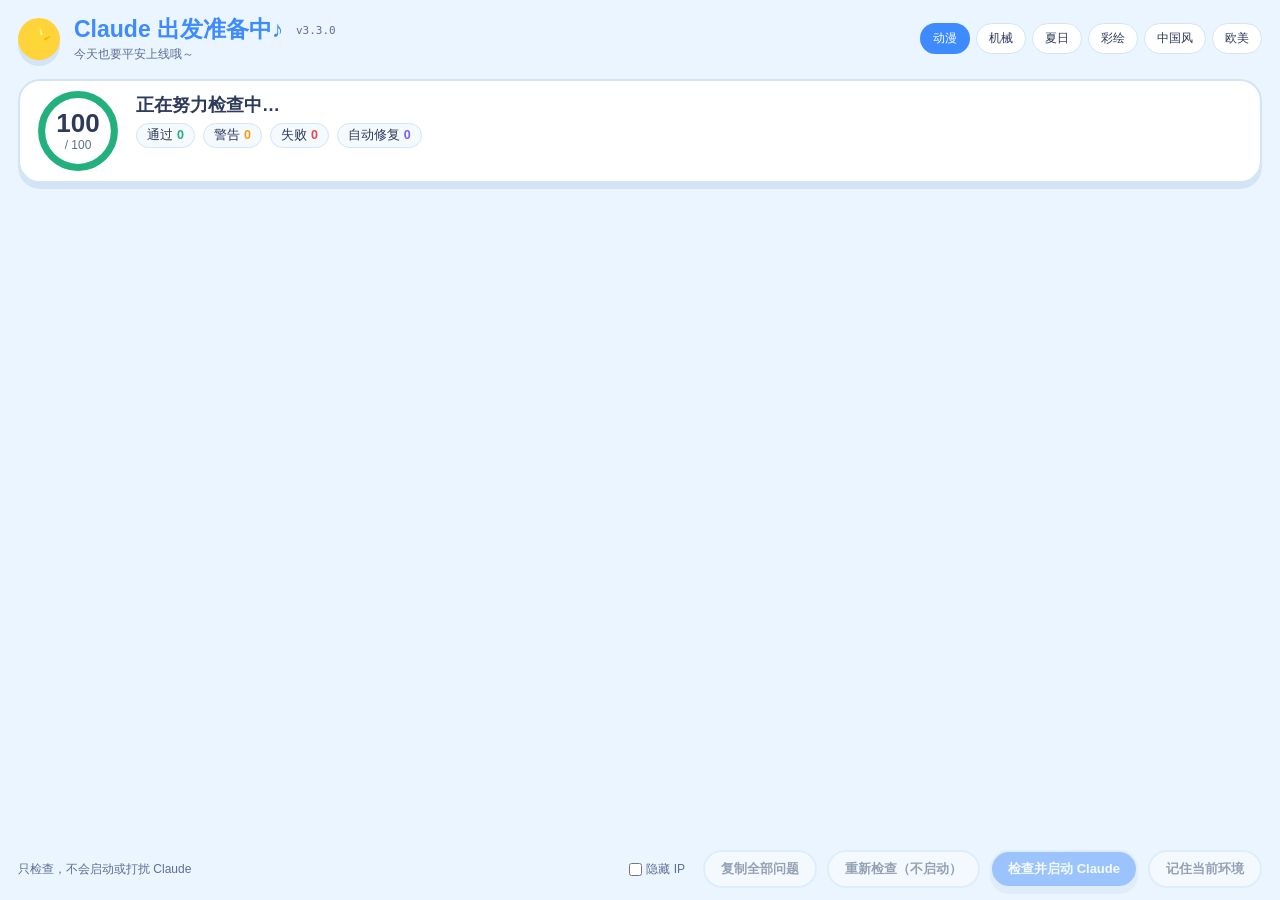
==== claude-panel.html @ 3e6e8e3e "v3.3.0: envFixEnabled/envFixKeep; -FixEnv asks y/N (-Yes skips); confirm lists show names and action" ====
<!doctype html>
<html lang="zh-CN"><head><meta charset="utf-8"><title>Claude 安全启动</title>
<style>
*{box-sizing:border-box;margin:0;padding:0}
html,body{height:100%}
body{font-family:var(--font);color:var(--text);background:var(--bg);overflow:hidden;transition:color .4s}
.deco{position:fixed;inset:0;pointer-events:none;z-index:0;overflow:hidden}
.p{position:absolute;bottom:-40px;opacity:.75;animation:floatUp linear infinite}
@keyframes floatUp{0%{transform:translateY(0) rotate(0)}100%{transform:translateY(-115vh) rotate(360deg)}}
.app{position:relative;z-index:1;height:100vh;display:flex;flex-direction:column;padding:12px 16px 10px;gap:8px}
header{display:flex;align-items:center;justify-content:space-between;gap:16px;padding-bottom:10px;border-bottom:var(--hline,0)}
.brand{display:flex;align-items:center;gap:14px;min-width:0}
.logo{width:42px;height:42px;flex:none;display:grid;place-items:center;font-size:22px;border-radius:var(--radius);background:var(--accent);color:var(--on-accent);box-shadow:var(--shadow);font-family:var(--title-font)}
h1{font-family:var(--title-font);font-size:22px;letter-spacing:var(--title-ls,0);white-space:nowrap}
.ver{font-family:ui-monospace,Consolas,monospace;font-size:11px;font-weight:500;color:var(--muted);margin-left:6px;letter-spacing:0;vertical-align:middle}
.sub{color:var(--muted);font-size:13px;margin-top:3px}
.themes{display:flex;gap:6px;flex-wrap:wrap;justify-content:flex-end;max-width:420px}
.themes button{font-family:"Microsoft YaHei UI","PingFang SC","Hiragino Sans GB",sans-serif;font-size:12px;padding:6px 12px;border-radius:999px;border:1px solid var(--line);background:var(--panel);color:var(--text);cursor:pointer;transition:all .2s}
.themes button:hover{transform:translateY(-1px)}
.themes button.on{background:var(--accent);color:var(--on-accent);border-color:transparent}
.hero{display:flex;gap:18px;align-items:center;padding:10px 16px;background:var(--panel);border:var(--border);border-radius:var(--radius);box-shadow:var(--shadow);backdrop-filter:blur(8px);flex:none}
.ring{position:relative;width:96px;height:96px;flex:none}
.ring svg{width:100%;height:100%;transform:rotate(-90deg)}
.ring.running svg{animation:spin 1.1s linear infinite}
@keyframes spin{to{transform:rotate(270deg)}}
.ring circle{fill:none;stroke-width:10}
.track{stroke:var(--line)}
.bar{stroke:var(--accent);stroke-linecap:round;stroke-dasharray:326.7;stroke-dashoffset:326.7;transition:stroke-dashoffset 1s ease,stroke .4s}
.ring.running .bar{stroke-dashoffset:250}
.score{position:absolute;inset:0;display:flex;flex-direction:column;align-items:center;justify-content:center}
.score b{font-family:var(--title-font);font-size:32px;line-height:1}
.score span{font-size:12px;color:var(--muted);margin-top:2px}
.summary{flex:1;min-width:0}
.state{font-family:var(--title-font);font-size:18px;margin-bottom:6px;letter-spacing:var(--title-ls,0)}
.chips{display:flex;gap:8px;flex-wrap:wrap}
.chip{font-size:13px;padding:5px 12px;border-radius:999px;background:var(--chip-bg,var(--panel));border:1px solid var(--line)}
.chip b{margin-left:4px}
.chip.pass b{color:var(--pass)}.chip.warn b{color:var(--warn)}.chip.fail b{color:var(--fail)}.chip.fix b{color:var(--fix)}
.events{margin-top:10px;font-size:13px;color:var(--muted);min-height:18px}
main{flex:1;overflow:auto;display:grid;grid-template-columns:repeat(auto-fill,minmax(300px,1fr));gap:8px;align-content:start;padding:2px 4px 4px 2px;min-height:0}
main::-webkit-scrollbar{width:8px}main::-webkit-scrollbar-thumb{background:var(--line);border-radius:8px}
.card{background:var(--panel);border:var(--border);border-radius:var(--radius);box-shadow:var(--shadow);padding:8px 10px;animation:pop .45s ease both}
.card h3{font-family:var(--title-font);font-size:13px;display:flex;align-items:center;gap:7px;margin-bottom:4px;letter-spacing:var(--h3-ls,0)}
.idx{min-width:26px;height:26px;padding:0 6px;display:grid;place-items:center;border-radius:var(--idx-radius,50%);background:var(--accent);color:var(--on-accent);font-size:13px}
.cst{margin-left:auto;font-size:12px;font-family:var(--font);padding:2px 9px;border-radius:999px;color:#fff;background:var(--muted)}
.cst.pass{background:var(--pass)}.cst.warn{background:var(--warn)}.cst.fail{background:var(--fail)}.cst.fix{background:var(--fix)}
.row{display:flex;gap:8px;align-items:flex-start;font-size:12px;padding:3px 0;border-top:1px dashed var(--line);animation:fade .35s ease both}
.row:nth-child(2){border-top:0}
.tag{flex:none;font-size:11px;padding:2px 8px;border-radius:var(--tag-radius,6px);color:#fff;background:var(--muted);margin-top:1px}
.row.pass .tag{background:var(--pass)}.row.warn .tag{background:var(--warn)}.row.fail .tag{background:var(--fail)}.row.fix .tag{background:var(--fix)}
.row.fail .txt{color:var(--fail);font-weight:600}.row.info .txt,.row.note .txt{color:var(--muted)}
.txt{word-break:break-all;line-height:1.55}
footer{display:flex;gap:10px;justify-content:flex-end;align-items:center}
footer .hint{margin-right:auto;font-size:12px;color:var(--muted)}
.btn{font:inherit;font-size:13px;padding:8px 14px;border-radius:var(--radius);border:var(--border);background:var(--panel);color:var(--text);cursor:pointer;transition:transform .15s,box-shadow .15s}
.btn:hover{transform:translateY(-2px)}
.btn.primary{background:var(--accent);color:var(--on-accent);box-shadow:var(--shadow)}
.btn:disabled{opacity:.45;cursor:default;transform:none}
.btn-sm{padding:2px 8px;font-size:11px;line-height:1.25}
.card-actions{display:flex;gap:6px;flex-wrap:wrap;margin-top:4px;align-items:center}
.row .btn-copy{margin-left:auto;flex:none;padding:1px 7px;font-size:11px}
footer .tog{display:inline-flex;align-items:center;gap:4px;font-size:12px;margin-right:8px;color:var(--muted);user-select:none;cursor:pointer;font-family:"Microsoft YaHei UI","Microsoft YaHei",sans-serif}
footer .tog input{margin:0;accent-color:var(--accent)}
.noanim *{animation:none!important}
@keyframes pop{from{opacity:0;transform:translateY(12px) scale(.98)}}
@keyframes fade{from{opacity:0;transform:translateX(-6px)}}

/* 动漫风 */
body[data-theme=anime]{--bg:#eaf5ff;--panel:#ffffff;--text:#2d3a5a;--muted:#7b8db0;--accent:#3d8bff;--on-accent:#fff;--line:#d3e4f7;--chip-bg:#f5faff;--pass:#22b07d;--warn:#f59e0b;--fail:#e5484d;--fix:#7c5cff;--radius:22px;--font:"YouYuan","Microsoft YaHei UI",sans-serif;--title-font:"YouYuan","Microsoft YaHei UI",sans-serif;--border:2px solid #d3e4f7;--shadow:0 6px 0 #d3e4f7}
body[data-theme=anime] h1{color:#3d8bff}
body[data-theme=anime] .logo{background:#ffd43b;color:#2d3a5a}
body[data-theme=anime] .btn.primary{background:#3d8bff}

/* 机械风 */
body[data-theme=mech]{--bg:#0c1117;--panel:rgba(18,26,36,.88);--text:#d6e4ee;--muted:#6f8597;--accent:#ff8a00;--on-accent:#111;--line:#2a3b4c;--chip-bg:#0f161e;--pass:#00d6a8;--warn:#ffb000;--fail:#ff3b4e;--fix:#3fa9ff;--radius:3px;--idx-radius:2px;--tag-radius:2px;--font:"Bahnschrift","Consolas","Microsoft YaHei UI",sans-serif;--title-font:"Bahnschrift","Microsoft YaHei UI",sans-serif;--title-ls:2px;--h3-ls:1px;--border:1px solid #30465a;--shadow:0 0 0 1px rgba(255,138,0,.12),0 0 22px rgba(0,214,168,.07);--hline:1px solid #30465a}
body[data-theme=mech] .card,body[data-theme=mech] .hero{clip-path:polygon(14px 0,100% 0,100% calc(100% - 14px),calc(100% - 14px) 100%,0 100%,0 14px);border-left:3px solid #ff8a00}
body[data-theme=mech] .deco::before{content:"";position:absolute;inset:0;background:url("data:image/svg+xml,%3Csvg xmlns='http://www.w3.org/2000/svg' width='28' height='28'%3E%3Cpath d='M28 0H0M0 0V28' stroke='%2300ffdc' stroke-opacity='.08' stroke-width='1' fill='none'/%3E%3C/svg%3E") 0 0/28px 28px}
body[data-theme=mech] .deco::after{content:"";position:absolute;inset:0;background:url("data:image/svg+xml,%3Csvg xmlns='http://www.w3.org/2000/svg' width='4' height='4'%3E%3Crect y='0' width='4' height='1' fill='%23ffffff' fill-opacity='.04'/%3E%3C/svg%3E") 0 0/4px 4px;animation:scan 8s linear infinite}
@keyframes scan{to{background-position:0 300px}}
body[data-theme=mech] .tag,body[data-theme=mech] .cst{color:#0b0f14;font-weight:700}
body[data-theme=mech] .score b{color:#ff8a00;text-shadow:0 0 12px rgba(255,138,0,.5)}

/* 夏日风 */
body[data-theme=summer]{--bg:#bfe8ff;--panel:rgba(255,255,255,.8);--text:#0b4a6f;--muted:#5a90ad;--accent:#ffb627;--on-accent:#5a3200;--line:#cfe9f6;--chip-bg:#fff;--pass:#18b98a;--warn:#ff9416;--fail:#e5484d;--fix:#118ab2;--radius:16px;--font:"Microsoft YaHei UI",sans-serif;--title-font:"Segoe UI Black","Microsoft YaHei UI",sans-serif;--border:1px solid rgba(255,255,255,.95);--shadow:0 10px 30px rgba(17,138,178,.18)}
body[data-theme=summer] .deco::before{content:"";position:absolute;right:-50px;top:-50px;width:190px;height:190px;border-radius:50%;background:#ffd23f;animation:glow 4s ease-in-out infinite alternate}
@keyframes glow{to{transform:scale(1.08)}}
body[data-theme=summer] .deco::after{content:"";position:absolute;left:0;right:0;bottom:0;height:120px;background:url("data:image/svg+xml,%3Csvg xmlns='http://www.w3.org/2000/svg' viewBox='0 0 1200 120' preserveAspectRatio='none'%3E%3Cpath d='M0 60 Q150 20 300 60 T600 60 T900 60 T1200 60 V120 H0Z' fill='%2366c7f4' fill-opacity='.45'/%3E%3Cpath d='M0 80 Q150 45 300 80 T600 80 T900 80 T1200 80 V120 H0Z' fill='%23ffffff' fill-opacity='.55'/%3E%3C/svg%3E") 0 0/100% 100%}

/* 彩绘风 */
body[data-theme=painted]{--bg:#fbf7ef;--panel:rgba(255,255,255,.62);--text:#3b3a4a;--muted:#8a8597;--accent:#7b61ff;--on-accent:#fff;--line:#e2dccd;--chip-bg:rgba(255,255,255,.8);--pass:#3fb37f;--warn:#f0a03a;--fail:#e5484d;--fix:#4d9de0;--radius:255px 15px 225px 15px/15px 225px 15px 255px;--idx-radius:50% 40% 55% 45%;--tag-radius:10px 4px 12px 5px;--font:"KaiTi","Microsoft YaHei UI",sans-serif;--title-font:"STXingkai","KaiTi","Microsoft YaHei UI",sans-serif;--border:2px solid #3b3a4a;--shadow:4px 5px 0 rgba(59,58,74,.18)}
body[data-theme=painted] .deco{background:url("data:image/svg+xml,%3Csvg xmlns='http://www.w3.org/2000/svg' viewBox='0 0 1000 800' preserveAspectRatio='none'%3E%3Cpath d='M60 140 C120 60 260 80 280 170 C300 260 170 300 110 260 C50 220 20 190 60 140Z' fill='%23ffcf70' fill-opacity='.45'/%3E%3Cpath d='M760 60 C860 30 960 110 930 190 C900 270 780 250 740 190 C700 130 700 80 760 60Z' fill='%239bd0ff' fill-opacity='.45'/%3E%3Cpath d='M680 600 C760 540 900 580 900 660 C900 740 760 770 700 730 C640 690 620 650 680 600Z' fill='%23b5e6a3' fill-opacity='.45'/%3E%3Cpath d='M80 620 C140 570 260 590 270 670 C280 750 150 770 100 730 C50 690 40 660 80 620Z' fill='%23c7b8ff' fill-opacity='.45'/%3E%3C/svg%3E") 0 0/100% 100%}
body[data-theme=painted] .card:nth-child(odd){transform:rotate(-.4deg)}body[data-theme=painted] .card:nth-child(even){transform:rotate(.4deg)}
body[data-theme=painted] .btn.primary{background:#7b61ff}
body[data-theme=painted] h1{font-size:30px}

/* 中国风 */
body[data-theme=chinese]{--bg:#f2ead6;--panel:rgba(252,248,238,.92);--text:#2b2118;--muted:#8c7b66;--accent:#b22222;--on-accent:#fff6e6;--line:#d8c7a4;--chip-bg:#fbf6ea;--pass:#2e7d5b;--warn:#c98a1b;--fail:#b22222;--fix:#2f5d8a;--radius:2px;--idx-radius:2px;--tag-radius:2px;--font:"KaiTi","STKaiti","Microsoft YaHei UI",serif;--title-font:"STXingkai","KaiTi","STKaiti",serif;--title-ls:4px;--h3-ls:2px;--border:1px solid #c8b48c;--shadow:0 0 0 4px rgba(252,248,238,.95),0 0 0 5px #c8b48c,0 6px 18px rgba(80,50,20,.12);--hline:1px solid #c8b48c}
body[data-theme=chinese] .logo{font-size:30px;box-shadow:inset 0 0 0 3px #b22222,inset 0 0 0 5px #fff6e6;transform:rotate(-4deg)}
body[data-theme=chinese] .deco::after{content:"安";position:absolute;right:4%;bottom:-6%;font-family:"STXingkai","KaiTi",serif;font-size:420px;color:rgba(43,33,24,.05)}
body[data-theme=chinese] h1{font-size:30px}
body[data-theme=chinese] .card,body[data-theme=chinese] .hero{margin:5px}
body[data-theme=chinese] .chip,body[data-theme=chinese] .cst{border-radius:2px}

/* 欧美风 */
body[data-theme=western]{--bg:#f4efe4;--panel:#fffdf8;--text:#1d2a44;--muted:#6b7385;--accent:#1d2a44;--on-accent:#f3e2b8;--line:#e5ddcb;--chip-bg:#fffdf8;--pass:#2f7d4f;--warn:#b7791f;--fail:#b3261e;--fix:#2b5c9e;--radius:6px;--idx-radius:3px;--font:"Segoe UI","Microsoft YaHei UI",sans-serif;--title-font:Georgia,"Times New Roman","SimSun",serif;--h3-ls:.5px;--border:1px solid #e5ddcb;--shadow:0 1px 2px rgba(0,0,0,.04),0 10px 26px rgba(29,42,68,.08);--hline:2px solid #c9a227}
body[data-theme=western] h1{font-size:30px;font-style:italic}
body[data-theme=western] .logo{color:#c9a227}
body[data-theme=western] .card h3{text-transform:uppercase;font-size:14px}
body[data-theme=western] .score b{font-style:italic}
/* 紧凑一屏布局 */
.app{padding:14px 18px 12px;gap:10px}
header{padding-bottom:6px}
.logo{width:42px;height:42px;font-size:22px}
h1,body[data-theme=painted] h1,body[data-theme=chinese] h1,body[data-theme=western] h1{font-size:23px}
.sub{font-size:12px;margin-top:1px}
.hero{padding:8px 16px;gap:16px}
.ring{width:84px;height:84px}
.ring.running svg{animation:none}
.score b{font-size:26px}
.state{font-size:18px;margin-bottom:6px}
.chip{font-size:12px;padding:3px 10px}
.events{margin-top:6px;font-size:12px;min-height:16px}
main{grid-template-columns:repeat(3,minmax(0,1fr));gap:8px;overflow:hidden auto;align-content:start}
.card{padding:7px 10px;min-width:0;max-height:100%;overflow:hidden}
.card h3{font-size:12.5px;margin-bottom:2px;gap:6px}
.card .row{padding:2px 0}
.card .row.info .txt,.card .row.note .txt,.card .row.pass .txt{white-space:nowrap;overflow:hidden;text-overflow:ellipsis}
.card h3 span:nth-child(2){white-space:nowrap;overflow:hidden;text-overflow:ellipsis;min-width:0}
.idx{min-width:22px;height:22px;font-size:11px;flex:none}
.cst{font-size:11px;padding:1px 7px;flex:none}
.row{font-size:12px;padding:3px 0;gap:7px}
.tag{font-size:10px;padding:1px 6px}
.txt{flex:1;min-width:0;white-space:nowrap;overflow:hidden;text-overflow:ellipsis;line-height:1.45}
.row.fail .txt,.row.warn .txt,.row.fix .txt{white-space:normal}
.card.r-fail{order:-2;border-color:var(--fail);box-shadow:0 0 0 2px var(--fail)}
.card.r-warn{order:-1;border-color:var(--warn);box-shadow:0 0 0 2px var(--warn)}
.btn{padding:8px 16px;font-size:13px}
.score b{transition:color .3s}
.score.drop b{animation:drop .5s ease}
@keyframes drop{30%{transform:scale(1.25);color:var(--fail)}}
/* 字体清晰度优化：正文统一用微软雅黑，装饰字体只用于大标题 */
body{--font:"Microsoft YaHei UI","Microsoft YaHei","PingFang SC","Hiragino Sans GB","Segoe UI",sans-serif!important;text-rendering:optimizeLegibility}
.card h3{font-family:"Microsoft YaHei UI","Microsoft YaHei","PingFang SC","Hiragino Sans GB",sans-serif;font-weight:700;font-size:13.5px}
.row{font-size:13px}
.tag{font-size:11px;font-weight:700}
.chip{font-size:12.5px}
.cst{font-weight:700}
.row.warn .tag,.cst.warn{color:#2a1a00}
.row.info .txt,.row.note .txt{opacity:1}
.btn{font-family:"Microsoft YaHei UI","Microsoft YaHei","PingFang SC","Hiragino Sans GB",sans-serif;font-weight:600}
.state{font-weight:700}
body[data-theme=anime]{--muted:#5d6f92;--title-font:"YouYuan","Microsoft YaHei UI",sans-serif}
body[data-theme=anime] h1,body[data-theme=anime] .state,body[data-theme=anime] .score b{font-weight:900}
body[data-theme=mech]{--muted:#9db0c0;--text:#e8f1f7;--panel:rgba(18,26,36,.96);--title-font:"Bahnschrift","Microsoft YaHei UI",sans-serif}
body[data-theme=mech] .card h3{font-family:"Bahnschrift","Microsoft YaHei UI",sans-serif}
body[data-theme=summer]{--muted:#2f6684;--text:#073b5a;--panel:rgba(255,255,255,.94);--title-font:"Segoe UI","Microsoft YaHei UI",sans-serif}
body[data-theme=summer] h1{font-weight:900}
body[data-theme=painted]{--muted:#57526a;--text:#2b2a38;--panel:rgba(255,255,255,.9);--title-font:"KaiTi","STKaiti","Microsoft YaHei UI",serif}
body[data-theme=painted] h1,body[data-theme=painted] .state{font-weight:700}
body[data-theme=chinese]{--muted:#6a5842;--text:#21180f;--title-font:"KaiTi","STKaiti","Microsoft YaHei UI",serif}
body[data-theme=chinese] h1,body[data-theme=chinese] .state,body[data-theme=chinese] .logo{font-weight:700}
body[data-theme=chinese] .deco::after{font-family:"KaiTi",serif}
body[data-theme=western]{--muted:#4c5567;--title-font:Georgia,"Microsoft YaHei UI",serif}
</style></head>
<body data-theme="anime">
<div class="deco" id="deco"></div>
<div class="app">
  <header>
    <div class="brand"><div class="logo" id="logo">✦</div><div><h1 id="title"><span id="titleText">Claude 安全启动</span> <span class="ver">v3.3.0</span> <span id="testModeBadge" style="display:none;margin-left:8px;padding:2px 8px;border-radius:4px;font-size:12px;font-weight:700;vertical-align:middle;background:#1a5f7a;color:#fff;border:1px solid #0d3d4d">测试模式</span></h1><p class="sub" id="sub"></p></div></div>
    <div class="themes" id="themes"></div>
  </header>
  <section class="hero">
    <div class="ring" id="ring"><svg viewBox="0 0 120 120"><circle class="track" cx="60" cy="60" r="52"/><circle class="bar" id="bar" cx="60" cy="60" r="52"/></svg><div class="score"><b id="score">--</b><span>/ 100</span></div></div>
    <div class="summary">
      <div class="state" id="state"></div>
      <div class="chips">
        <span class="chip pass">通过<b id="cpass">0</b></span><span class="chip warn">警告<b id="cwarn">0</b></span>
        <span class="chip fail">失败<b id="cfail">0</b></span><span class="chip fix">自动修复<b id="cfix">0</b></span>
      </div>
      <div class="events" id="events"></div>
    </div>
  </section>
  <main id="groups"></main>
  <footer>
    <span class="hint" id="hint"></span>
    <label class="tog" title="勾选后问题说明里的出口 IP / WebRTC IP 也会脱敏"><input type="checkbox" id="hideIp">隐藏 IP</label>
    <button class="btn" id="bCopyAll" disabled>复制全部问题</button>
    <button class="btn" id="bCheck">重新检查（不启动）</button>
    <button class="btn primary" id="bLaunch">检查并启动 Claude</button>
    <button class="btn" id="bLearn">记住当前环境</button>
  </footer>
</div>
<script>
const T={
 anime:{name:'动漫',title:'Claude 出发准备中♪',sub:'今天也要平安上线哦～',logo:'⭐',p:['✨','⭐','☁️','🌙','💫'],s:{idle:'准备好了吗？',run:'正在努力检查中…',ok:'完美！可以出发啦 ✨',warn:'有点小问题，看看再走～',fail:'等一下！有必须修的问题 >_<'}},
 mech:{name:'机械',title:'CLAUDE // PRE-FLIGHT',sub:'SYSTEM DIAGNOSTICS · 启动前系统自检',logo:'⚙',p:['⚙','◆','⚙'],s:{idle:'STANDBY',run:'SCANNING…',ok:'ALL SYSTEMS GO',warn:'WARNINGS DETECTED',fail:'LAUNCH ABORTED'}},
 summer:{name:'夏日',title:'Claude 夏日出航',sub:'清爽出发 · 一路畅通',logo:'☀️',p:['🫧','🐚','🍉','🌴','🫧'],s:{idle:'整装待发',run:'正在检查航线…',ok:'风平浪静，随时出发 🌊',warn:'有点小风浪，留意一下',fail:'暂时不宜出航'}},
 painted:{name:'彩绘',title:'Claude 启程画册',sub:'为每一次出发上色',logo:'🎨',p:['🖌️','🌈','🎨','💧'],s:{idle:'画布已备好',run:'正在调色…',ok:'色彩完美，可以出发',warn:'还差几笔',fail:'这幅画需要修改'}},
 chinese:{name:'中国风',title:'Claude 安全启程',sub:'启程之前 · 一一勘验',logo:'安',p:['❀','☁','❀'],s:{idle:'静候勘验',run:'勘验中…',ok:'诸事皆宜 · 可以启程',warn:'尚有小疵 · 酌情处置',fail:'不宜出行 · 须先修正'}},
 western:{name:'欧美',title:'Claude Pre-flight',sub:'Ready for takeoff · 启动前检查',logo:'✈',p:[],s:{idle:'Standing by',run:'Running checks…',ok:'Cleared for takeoff',warn:'Proceed with caution',fail:'Hold — action required'}}
};
const CN=['壹','贰','叁','肆','伍','陆','柒','捌','玖','拾','拾壹','拾贰','拾叁','拾肆'];
const LV={'通过':'pass','警告':'warn','失败':'fail','修复':'fix','信息':'info','提示':'note'};
const RANK={fail:4,warn:3,fix:2,pass:1,info:0,note:0};
const CSL_TOKEN='__CSL_TOKEN__';
const CSL_TESTMODE=('__CSL_TESTMODE__'==='1');
const CSL_USERPROFILE='__CSL_USERPROFILE__';
const CSL_COMPUTERNAME='__CSL_COMPUTERNAME__';
const CSL_ISSUE_CLOSE='请只给出建议，确认后再修改；不要修改 Claude Code 自身依赖的环境变量。';
const CSL_ISSUE_IP='本说明包含你的出口 IP，粘贴前请确认';
if(CSL_TESTMODE){const b=document.getElementById('testModeBadge');if(b)b.style.display='inline-block';}
function apiHeaders(isPost){const h={'X-CSL-Token':CSL_TOKEN};if(isPost)h['Content-Type']='application/json';return h}
async function api(method,url,body){const opt={method,headers:apiHeaders(method==='POST')};if(body!==undefined)opt.body=JSON.stringify(body);const r=await fetch(url,opt);let j=null;try{j=await r.json()}catch(e){j={ok:false,error:'bad response '+r.status}}if(r.status===403){j=j||{};j.ok=false;j.error=j.error||'forbidden';}return j}

const CST={pass:'通过',warn:'警告',fail:'失败',fix:'已修复'};
const $=id=>document.getElementById(id);
let theme='__THEME__'; if(!T[theme]) theme='anime';
let st, next=0, busy=false;
function reset(){st={groups:[],cur:null,score:null,cnt:{pass:0,warn:0,fail:0,fix:0},events:[],phase:'idle',live:100};$('groups').innerHTML='';$('events').textContent='';setScore(null);count();const ca=$('bCopyAll');if(ca)ca.disabled=true}
function esc(s){return s.replace(/[&<>]/g,c=>({'&':'&amp;','<':'&lt;','>':'&gt;'}[c]))}
function idxLabel(n){return theme==='chinese'?(CN[n-1]||n):theme==='mech'?('0'+n).slice(-2):n}
function count(){for(const k in st.cnt)$('c'+k).textContent=st.cnt[k]}
function setState(){$('state').textContent=T[theme].s[st.phase]; $('ring').classList.toggle('running',st.phase==='run')}
function setScore(s){const bar=$('bar');if(s==null){$('score').textContent='--';bar.style.strokeDashoffset=326.7;return}
 $('score').textContent=s;bar.style.strokeDashoffset=326.7*(1-s/100);bar.style.stroke=s>=90?'var(--pass)':s>=70?'var(--warn)':'var(--fail)'}
function addCard(g){const el=document.createElement('div');el.className='card';
 el.innerHTML=`<h3><span class="idx">${idxLabel(g.n)}</span><span>${esc(g.name)}</span><span class="cst"></span></h3><div class="card-actions" hidden></div>`;g.el=el;$('groups').appendChild(el);g.rows.forEach(r=>addRow(g,r));cardStatus(g)}
function hideIpOn(){const el=$('hideIp');return !!(el&&el.checked)}
function isPrivateOrFakeIp(ip){if(!ip)return true;if(/^127\./.test(ip)||/^10\./.test(ip)||/^192\.168\./.test(ip)||/^172\.(1[6-9]|2\d|3[0-1])\./.test(ip)||/^198\.18\./.test(ip)||/^::1$/i.test(ip)||/^fe80:/i.test(ip))return true;return false}
function textHasExitIp(s){if(!s)return false;let found=false;String(s).replace(/\b(?:(?:25[0-5]|2[0-4]\d|[01]?\d\d?)\.){3}(?:25[0-5]|2[0-4]\d|[01]?\d\d?)\b/g,ip=>{if(!isPrivateOrFakeIp(ip))found=true;return ip});return found}
function looksSecret(s){return /controllerSecret|X-CSL-Token|Authorization:\s*Bearer|api[_-]?key|auth[_-]?token|sk-[a-zA-Z0-9]{8,}|Bearer\s+[A-Za-z0-9\-_\.]{16,}/i.test(s||'')}
function protectIssueValue(v,hide){if(v==null||v==='')return '(空)';let s=String(v);if(looksSecret(s)){return s.length<=4?s.charAt(0)+'****':s.slice(0,4)+'****'}
  if(CSL_USERPROFILE&&CSL_USERPROFILE!=='__CSL_USERPROFILE__'){const re=new RegExp(CSL_USERPROFILE.replace(/[.*+?^${}()|[\]\\]/g,'\\$&'),'ig');s=s.replace(re,'%USERPROFILE%')}
  s=s.replace(/([A-Za-z]:\\Users\\)[^\\\/\s"']+/ig,'%USERPROFILE%');
  s=s.replace(/(\/Users\/)[^\/\s"']+/g,'%USERPROFILE%');
  if(CSL_COMPUTERNAME&&CSL_COMPUTERNAME!=='__CSL_COMPUTERNAME__'){const re=new RegExp(CSL_COMPUTERNAME.replace(/[.*+?^${}()|[\]\\]/g,'\\$&'),'ig');s=s.replace(re,'<PC>')}
  s=s.replace(/https?:\/\/[^\s'"<>]+(?:subscribe|sub\?|\/sub\/|proxy-provider|providers?\/|clash|verge)[^\s'"<>]*/ig,'<订阅链接>');
  s=s.replace(/https?:\/\/[^\s'"<>]*(?:token|password|key)=[^\s'"<>]+/ig,'<订阅链接>');
  s=s.replace(/\b(?!(?:anthropic|claude|ipify|ipinfo|proxycheck|ip-api|googleapis|cloudflare|stun)\b)[a-z0-9][a-z0-9\-.]{2,}\.(?:com|net|org|io|cc|me|xyz|top|dev)(?::\d{2,5})?\b/ig,'<节点>');
  s=s.replace(/\b(?:(?:25[0-5]|2[0-4]\d|[01]?\d\d?)\.){3}(?:25[0-5]|2[0-4]\d|[01]?\d\d?)\b/g,ip=>isPrivateOrFakeIp(ip)?ip:(hide?'<出口IP>':ip));
  s=s.replace(/\b[0-9a-f]{64}\b/ig,'<令牌>');
  return s}
function issueMeta(group,text){const g=group||'';const t=text||'';
  let expected='该项应通过（与记住的环境一致、无失败/警告）';let recheck='powershell -NoProfile -ExecutionPolicy Bypass -File .\\claude-preflight.ps1 -NoLaunch -NoPause';
  if(/Clash|TUN/.test(g))expected='Clash Verge 已运行，代理内核 (mihomo) 运行中，TUN（虚拟网卡）已启用';
  else if(/时区/.test(g))expected='系统时区与记住的出口地区时区一致，且未开启会改回的自动时区';
  else if(/节点/.test(g))expected='Claude 策略组（及锁定的主组）使用记住的节点';
  else if(/出口 IP|三方/.test(g))expected='本机实测 IP、Claude 边缘 IP 与记住的 expectedIp 一致，且不在封锁地区';
  else if(/IP 风险/.test(g))expected='出口 IP 风险分低于失败阈值，且未被标记为机房/代理（或仅作提示）';
  else if(/DNS/.test(g))expected='api.anthropic.com 解析到 Clash fake-ip（198.18.0.0/15）';
  else if(/IPv6/.test(g))expected='无公网 IPv6 出口（避免绕过代理）';
  else if(/连通性|api\.anthropic/.test(g))expected='api.anthropic.com 可连通（405/401/404 视为正常，非地区 403）';
  else if(/环境变量/.test(g))expected='用户级无第三方中转 ANTHROPIC_*（等）变量；代理变量按需配置';
  else if(/残留/.test(g))expected='Claude 配置与 npm 全局目录无第三方接口残留/切换脚本（或已确认可忽略）';
  else if(/浏览器/.test(g)){expected='WebRTC 公网 IP 与出口一致；浏览器时区/语言与出口地区一致；webdriver 未开启';recheck='从面板运行「重新检查（不启动）」（命令行无法做 WebRTC 实时采集）'}
  else if(/其他/.test(g))expected='系统语言合理，Claude 桌面版与 CLI 已安装';
  return{problem:t||'检查未通过',expected,recheck,group:g}}
function formatIssue(group,lvl,text,hide,skipNotice){const meta=issueMeta(group,text);const hideIp=!!hide;const current=protectIssueValue(text,hideIp);const problem=protectIssueValue(meta.problem,hideIp);const expected=protectIssueValue(meta.expected,hideIp);
  const title=meta.group?('['+lvl+'] '+(meta.group.replace(/^\d+\.\s*/,''))):('['+lvl+']');
  const lines=[];const hasIp=textHasExitIp(text);
  if(hasIp&&!hideIp&&!skipNotice){lines.push(CSL_ISSUE_IP);lines.push('')}
  lines.push('问题: '+(meta.group?(title+' — '+problem):problem));
  lines.push('当前状态: '+current);
  lines.push('期望状态: '+expected);
  lines.push('复查命令: '+meta.recheck);
  lines.push(CSL_ISSUE_CLOSE);
  return lines.join('\r\n')}
function collectIssueItems(){const out=[];(st.groups||[]).forEach(g=>{(g.rows||[]).forEach(r=>{if(r.cls==='fail'||r.cls==='warn')out.push({group:g.name,lvl:r.lvl,text:r.text,cls:r.cls})})});return out}
function formatIssuePack(hide){const items=collectIssueItems();if(!items.length)return'(当前没有失败或警告项)';
  const hideIp=!!hide;let anyIp=items.some(i=>textHasExitIp(i.text));const parts=[];
  if(anyIp&&!hideIp){parts.push(CSL_ISSUE_IP);parts.push('')}
  items.forEach((it,i)=>{parts.push('---- 问题 '+(i+1)+' ----');parts.push(formatIssue(it.group,it.lvl,it.text,hideIp,true));parts.push('')});
  return parts.join('\r\n').replace(/\s+$/,'')+'\r\n'}
async function copyText(s){try{if(navigator.clipboard&&navigator.clipboard.writeText){await navigator.clipboard.writeText(s);return true}}catch(e){}
  try{const ta=document.createElement('textarea');ta.value=s;ta.style.cssText='position:fixed;left:-9999px;top:0';document.body.appendChild(ta);ta.select();const ok=document.execCommand('copy');ta.remove();return ok}catch(e){return false}}
async function copyOneIssue(g,r){const t=formatIssue(g.name,r.lvl,r.text,hideIpOn(),false);const ok=await copyText(t);$('hint').textContent=ok?'已复制本项问题说明':'复制失败，请手动全选';}
async function copyAllIssues(){const t=formatIssuePack(hideIpOn());const ok=await copyText(t);$('hint').textContent=ok?'已复制全部问题说明':'复制失败，请手动全选'}
function isEnvGroup(g){return /环境变量/.test(g.name||'')}
function isFixableEnvFail(g,r){return isEnvGroup(g)&&r.cls==='fail'&&/用户级/.test(r.text)}
function isUnfixableIssue(g,r){return (r.cls==='fail'||r.cls==='warn')&&!isFixableEnvFail(g,r)}
function addRow(g,r){const d=document.createElement('div');d.className='row '+r.cls;d.innerHTML=`<span class="tag">${r.lvl}</span><span class="txt">${esc(r.text)}</span>`;d.title=r.text;
  if(isUnfixableIssue(g,r)){const b=document.createElement('button');b.type='button';b.className='btn btn-sm btn-copy';b.textContent='复制问题说明';b.onclick=e=>{e.stopPropagation();copyOneIssue(g,r)};d.appendChild(b)}
  g.el.appendChild(d)}
function cardStatus(g){let w='info';g.rows.forEach(r=>{if(RANK[r.cls]>RANK[w])w=r.cls});const c=g.el.querySelector('.cst');c.className='cst '+w;c.textContent=CST[w]||'信息';c.style.display=CST[w]?'':'none';g.el.classList.toggle('r-fail',w==='fail');g.el.classList.toggle('r-warn',w==='warn');
 if(isEnvGroup(g)){updateEnvActions(g,w)}}
function updateEnvActions(g,w){const box=g.el.querySelector('.card-actions');if(!box)return;
 const hasUserFail=g.rows.some(r=>r.cls==='fail'&&/用户级/.test(r.text));
 box.innerHTML='';
 if(hasUserFail){const b=document.createElement('button');b.className='btn primary btn-sm';b.textContent='修复';b.onclick=()=>envFixApply(g);box.appendChild(b)}
 const u=document.createElement('button');u.className='btn btn-sm';u.textContent='撤销上次修复';u.onclick=()=>envFixUndo(g);box.appendChild(u);
 box.hidden=false}
async function envFixApply(g){try{
  const planRes=await api('POST','/api/envfix',{action:'plan'});
  if(!planRes.ok){alert(planRes.error||'无法预览修复');return}
  const rows=(planRes.plan||[]).filter(p=>p.action==='remove');
  const skips=(planRes.plan||[]).filter(p=>p.action==='skip-admin');
  const keeps=(planRes.plan||[]).filter(p=>p.action==='keep');
  if(!rows.length){alert('没有可清除的用户级变量'+(keeps.length?'（'+keeps.map(p=>p.name).join('、')+' 在 envFixKeep 中保留）':'')+(skips.length?'\n仅 Machine 级的变量需要管理员手动处理':''));return}
  let msg='将执行以下操作（只列变量名，不显示值）：\n';
  rows.forEach(p=>{msg+='  · 删除用户级 '+p.name+'\n'});
  keeps.forEach(p=>{msg+='  · 保留 '+p.name+'（envFixKeep）\n'});
  skips.forEach(p=>{msg+='  · '+p.name+' 仅 Machine 级：需要管理员手动处理\n'});
  msg+='\n新开的终端才会生效。\n确认修复？';
  if(!confirm(msg))return;
  const r=await api('POST','/api/envfix',{action:'apply'});
  if(!r.ok){alert(r.error||'修复失败');return}
  alert('已修复'+(r.id?('（备份 '+r.id+'）'):'')+'。'+(r.hint||'新开的终端才会生效')+'\n将自动重新检查。');
  run(false,false);
 }catch(e){alert('修复请求失败: '+e)}}
function undoConflictDialog(conflicts){
  return new Promise(resolve=>{
    const wrap=document.createElement('div');
    wrap.style.cssText='position:fixed;inset:0;z-index:9999;background:rgba(0,0,0,.4);display:flex;align-items:center;justify-content:center;padding:12px';
    const box=document.createElement('div');
    box.style.cssText='background:var(--panel,#fff);color:var(--text,#222);border:1px solid var(--line,#ccc);border-radius:8px;max-width:560px;width:100%;max-height:78vh;display:flex;flex-direction:column;padding:14px 16px;font-family:"Microsoft YaHei UI","Microsoft YaHei",sans-serif;font-size:13px';
    const head=document.createElement('div');
    head.innerHTML='<div style="font-weight:700;font-size:15px;margin-bottom:4px">撤销冲突</div><div style="color:var(--muted,#666);margin-bottom:8px;font-size:12px">每项默认跳过。可逐项改选覆盖，或用全部按钮。确认后才会改系统；取消不改。</div>';
    const list=document.createElement('div');
    list.style.cssText='flex:1;overflow:auto;min-height:0;margin-bottom:10px;border-top:1px solid var(--line,#ddd)';
    const radios=[];
    conflicts.forEach((c,idx)=>{
      const row=document.createElement('div');
      row.style.cssText='padding:6px 0;border-bottom:1px dashed var(--line,#ddd);display:flex;gap:10px;align-items:flex-start;flex-wrap:wrap';
      const info=document.createElement('div');
      info.style.cssText='flex:1;min-width:180px;line-height:1.45';
      info.innerHTML='<b>'+esc(c.name||'')+'</b><br><span style="color:var(--muted,#666)">当前='+esc(c.currentMasked||'')+'　修复后应为='+esc(c.expectedMasked||'')+'　撤销将恢复为='+esc(c.restoreMasked||'')+'</span>';
      const ctl=document.createElement('div');
      ctl.style.cssText='flex:none;display:flex;gap:8px;align-items:center;font-size:12px';
      const g='csl-ud-'+idx;
      const mk=(val,label,checked)=>{
        const lab=document.createElement('label');
        lab.style.cssText='cursor:pointer;display:inline-flex;align-items:center;gap:3px;user-select:none';
        const inp=document.createElement('input');
        inp.type='radio';inp.name=g;inp.value=val;inp.checked=!!checked;
        lab.appendChild(inp);lab.appendChild(document.createTextNode(label));
        ctl.appendChild(lab);return inp;
      };
      const rSkip=mk('skip','跳过',true);
      const rOver=mk('overwrite','覆盖',false);
      radios.push({name:c.name, get:()=>rOver.checked?'overwrite':'skip', set:(v)=>{if(v==='overwrite')rOver.checked=true;else rSkip.checked=true}});
      row.appendChild(info);row.appendChild(ctl);list.appendChild(row);
    });
    const foot=document.createElement('div');
    foot.style.cssText='display:flex;gap:8px;justify-content:flex-end;flex-wrap:wrap;align-items:center';
    const mkBtn=(txt,primary,fn)=>{const b=document.createElement('button');b.type='button';b.className='btn'+(primary?' primary':'');b.textContent=txt;b.onclick=fn;foot.appendChild(b);return b};
    mkBtn('全部跳过',false,()=>radios.forEach(r=>r.set('skip')));
    mkBtn('全部覆盖',false,()=>radios.forEach(r=>r.set('overwrite')));
    mkBtn('取消',false,()=>{wrap.remove();resolve({cancel:true})});
    mkBtn('确认',true,()=>{
      const decisions={};
      radios.forEach(r=>{decisions[r.name]=r.get()});
      wrap.remove();
      resolve({cancel:false, defaultConflictDecision:'skip', decisions});
    });
    box.appendChild(head);box.appendChild(list);box.appendChild(foot);
    wrap.appendChild(box);document.body.appendChild(wrap);
  });
}
async function envFixUndo(g){try{
  const list=await api('POST','/api/envfix',{action:'list'});
  const items=(list.items||[]).filter(i=>!i.undone);
  if(!items.length){alert('没有可撤销的修复');return}
  const latest=items[0];
  const plan=await api('POST','/api/envfix',{action:'undo-plan',id:latest.id});
  if(!plan.ok){alert(plan.error||'无法预览撤销');return}
  let defaultConflictDecision='skip';
  let decisions={};
  const confs=plan.conflicts||[];
  if(confs.length){
    const choice=await undoConflictDialog(confs);
    if(!choice||choice.cancel)return; // 取消=不改系统
    defaultConflictDecision=choice.defaultConflictDecision||'skip';
    decisions=choice.decisions||{};
  } else {
    let msg='撤销修复 '+latest.id+(latest.ts?('（'+latest.ts+'）'):'')+'？\n';
    (plan.pending||[]).forEach(v=>{msg+='  · 恢复 '+v.name+'\n'});
    msg+='\n新开的终端才会生效。';
    if(!confirm(msg))return;
  }
  const r=await api('POST','/api/envfix',{action:'undo-apply',id:latest.id,defaultConflictDecision,decisions});
  if(!r.ok && !(r.skipped&&r.skipped.length)){alert(r.error||'撤销失败');return}
  let done='已撤销。';
  if(r.skipped&&r.skipped.length) done='已撤销（跳过冲突 '+r.skipped.length+' 项，exitCode='+(r.exitCode||3)+'）。';
  alert(done+(r.hint||'新开的终端才会生效'));
  run(false,false);
 }catch(e){alert('撤销请求失败: '+e)}}
function handle(line){line=line.replace(/^\uFEFF/,'').replace(/\s+$/,'');if(!line)return;let m;
 if(m=line.match(/^== (?:(\d+)\.\s*)?(.+)$/)){const g={n:st.groups.length+1,name:m[2],rows:[]};st.groups.push(g);st.cur=g;addCard(g);g.el.scrollIntoView({block:'nearest'});return}
 if(m=line.match(/^\s+\[(通过|信息|修复|提示|警告|失败)\]\s*(.*)$/)){const r={lvl:m[1],cls:LV[m[1]],text:m[2]};
  if(!st.cur){const g={n:st.groups.length+1,name:'其他',rows:[]};st.groups.push(g);st.cur=g;addCard(g)}
  st.cur.rows.push(r);addRow(st.cur,r);cardStatus(st.cur);if(r.cls==='fail'||r.cls==='warn'){st.live=Math.max(0,st.live-(r.cls==='fail'?25:8));setScore(st.live);const sc=document.querySelector('.score');sc.classList.remove('drop');void sc.offsetWidth;sc.classList.add('drop')}if(st.cnt[r.cls]!=null){st.cnt[r.cls]++;count()}return}
 if(m=line.match(/一致性评分:\s*(\d+)/)){st.score=+m[1];return}
 if(/正在启动 Claude|切换到前台|已启动后台监控|未启动 Claude|NoLaunch/.test(line)){st.events.push(line.trim());$('events').textContent=st.events.join('　·　')}
}
function finish(){busy=false;setBusy(false);st.phase=st.cnt.fail?'fail':st.cnt.warn?'warn':'ok';setState();
 setScore(st.score!=null?st.score:Math.max(0,100-st.cnt.fail*25-st.cnt.warn*8));
 $('hint').textContent='检查完成 '+new Date().toLocaleTimeString('zh-CN',{hour12:false});
 const ca=$('bCopyAll');if(ca)ca.disabled=!(st.cnt.fail||st.cnt.warn)}
function setBusy(b){$('bCheck').disabled=b;$('bLaunch').disabled=b;$('bLearn').disabled=b;const ca=$('bCopyAll');if(ca&&b)ca.disabled=true}
function parseIce(cand){const c=cand&&cand.candidate;if(!c)return null;const p=c.split(' ');if(p.length<8)return null;const ip=p[4];const ti=p.indexOf('typ');if(ti<0)return null;return{ip,typ:p[ti+1]}}
function gatherWebRTC(timeoutMs){return new Promise(resolve=>{const out={srflx:[],host:[],ipv6:[]};let done=false;const fin=()=>{if(done)return;done=true;try{pc.close()}catch(e){}out.srflx=[...new Set(out.srflx)];out.host=[...new Set(out.host)];out.ipv6=[...new Set(out.ipv6)];resolve(out)};const to=setTimeout(fin,timeoutMs||4000);let pc;try{pc=new RTCPeerConnection({iceServers:[{urls:'stun:stun.l.google.com:19302'},{urls:'stun:stun.cloudflare.com:3478'}]});pc.createDataChannel('csl');pc.onicecandidate=e=>{if(!e.candidate){clearTimeout(to);fin();return}const x=parseIce(e.candidate);if(!x||!x.ip)return;const v6=x.ip.includes(':')&&!x.ip.includes('.');if(x.typ==='srflx'||x.typ==='relay'){if(v6)out.ipv6.push(x.ip);else out.srflx.push(x.ip)}else if(x.typ==='host')out.host.push(x.ip)};pc.createOffer().then(o=>pc.setLocalDescription(o)).catch(()=>{clearTimeout(to);fin()})}catch(e){clearTimeout(to);fin()}})}
async function collectBrowser(){const out={ts:new Date().toISOString(),webrtc:{srflx:[],host:[],ipv6:[]},timezone:'',tzOffsetMin:new Date().getTimezoneOffset(),language:navigator.language||'',languages:[...(navigator.languages||[])],webdriver:!!navigator.webdriver};try{out.timezone=Intl.DateTimeFormat().resolvedOptions().timeZone||''}catch(e){}try{out.webrtc=await gatherWebRTC(4000)}catch(e){}try{await api('POST','/api/browser',out)}catch(e){}return out}
async function run(launch,relearn){if(busy)return;
 if(launch){try{const r=await api('GET','/api/claude');if(r.running&&!confirm('Claude 已经在运行。继续只会检查并把它切到前台，不会重启它。继续吗？'))return}catch(e){}}
 busy=true;setBusy(true);reset();st.phase='run';setState();setScore(100);$('hint').textContent='正在采集浏览器环境（WebRTC）…';
 await collectBrowser();
 $('hint').textContent=launch?'检查通过后会启动 Claude':'只检查，不会启动或打扰 Claude';
 await api('POST','/api/run?launch='+(launch?1:0)+'&relearn='+(relearn?1:0),{});next=0;poll()}
async function poll(){try{const r=await api('GET','/api/poll?from='+next);if(typeof r.next==='number'){(r.lines||[]).forEach(handle);next=r.next;if(r.done){finish();return}}}catch(e){}setTimeout(poll,350)}
function particles(){const d=$('deco');d.querySelectorAll('.p').forEach(e=>e.remove());const ps=T[theme].p;if(!ps.length)return;
 for(let i=0;i<14;i++){const s=document.createElement('span');s.className='p';s.textContent=ps[i%ps.length];
  s.style.left=Math.random()*100+'%';s.style.fontSize=(14+Math.random()*18)+'px';s.style.animationDuration=(14+Math.random()*16)+'s';s.style.animationDelay=(-Math.random()*25)+'s';
  if(theme==='chinese'){s.style.color=i%2?'rgba(178,34,34,.35)':'rgba(43,33,24,.18)'}if(theme==='mech'){s.style.color='rgba(0,214,168,.18)'}d.appendChild(s)}}
function applyTheme(t,save){theme=t;document.body.dataset.theme=t;const th=T[t];$('titleText').textContent=th.title;$('sub').textContent=th.sub;$('logo').textContent=th.logo;document.title=th.title;
 [...$('themes').children].forEach(b=>b.classList.toggle('on',b.dataset.t===t));particles();setState();
 const m=$('groups');m.classList.add('noanim');m.innerHTML='';st.groups.forEach(addCard);setTimeout(()=>m.classList.remove('noanim'),50);
 if(save)api('POST','/api/theme?t='+t,{}).catch(()=>{})}
for(const k in T){const b=document.createElement('button');b.textContent=T[k].name;b.dataset.t=k;b.onclick=()=>applyTheme(k,true);$('themes').appendChild(b)}
$('bCheck').onclick=()=>run(false);$('bLaunch').onclick=()=>run(true);$('bLearn').onclick=()=>{if(confirm('把当前的出口 IP、Clash 节点和时区记为正确环境？以后发生变化会提醒并自动切回。'))run(false,true)};{const bl=$('bLog');if(bl)bl.onclick=()=>api('POST','/api/log',{});}
{const ca=$('bCopyAll');if(ca)ca.onclick=()=>copyAllIssues()}
setInterval(()=>api('GET','/api/ping').catch(()=>{}),5000);
reset();applyTheme(theme,false);run(false);
</script></body></html>
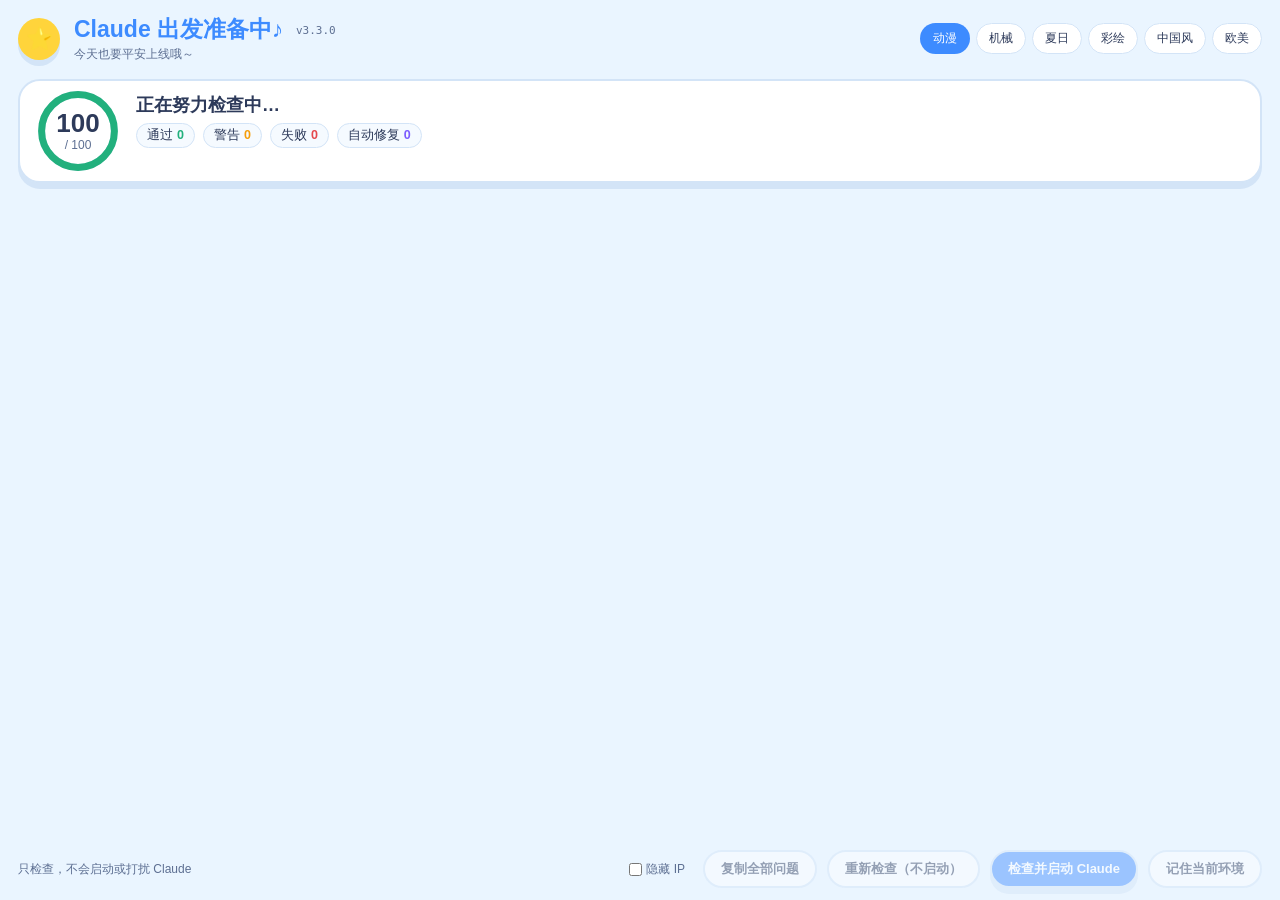
==== commit 828a1fcb: "envfix: -ListFixes, undo conflicts and fix/undo results show names and actions only, no masked value" ====
--- a/claude-panel.html
+++ b/claude-panel.html
@@ -131,7 +131,9 @@
 .row{font-size:12px;padding:3px 0;gap:7px}
 .tag{font-size:10px;padding:1px 6px}
 .txt{flex:1;min-width:0;white-space:nowrap;overflow:hidden;text-overflow:ellipsis;line-height:1.45}
-.row.fail .txt,.row.warn .txt,.row.fix .txt{white-space:normal}
+.row.fail .txt,.row.warn .txt,.row.fix .txt{white-space:normal;overflow-wrap:anywhere}
+/* v3.3.0: 第 9 组（环境变量）每行都完整换行显示，长 PATH 类值不再被截断 */
+.card.env .row .txt{white-space:normal;overflow-wrap:anywhere;text-overflow:clip}
 .card.r-fail{order:-2;border-color:var(--fail);box-shadow:0 0 0 2px var(--fail)}
 .card.r-warn{order:-1;border-color:var(--warn);box-shadow:0 0 0 2px var(--warn)}
 .btn{padding:8px 16px;font-size:13px}
@@ -147,6 +149,12 @@
 .cst{font-weight:700}
 .row.warn .tag,.cst.warn{color:#2a1a00}
 .row.info .txt,.row.note .txt{opacity:1}
+.row.more .tag{background:var(--muted)}
+.row.more .txt{color:var(--muted);white-space:nowrap;overflow:hidden;text-overflow:ellipsis;cursor:help}
+.row[hidden]{display:none!important}
+.row.more.has-fail .tag{background:var(--fail)}
+.row.more.has-fail .txt{color:var(--fail);font-weight:600}
+#groups>.card{max-height:none}
 .btn{font-family:"Microsoft YaHei UI","Microsoft YaHei","PingFang SC","Hiragino Sans GB",sans-serif;font-weight:600}
 .state{font-weight:700}
 body[data-theme=anime]{--muted:#5d6f92;--title-font:"YouYuan","Microsoft YaHei UI",sans-serif}
@@ -223,7 +231,7 @@
 function setState(){$('state').textContent=T[theme].s[st.phase]; $('ring').classList.toggle('running',st.phase==='run')}
 function setScore(s){const bar=$('bar');if(s==null){$('score').textContent='--';bar.style.strokeDashoffset=326.7;return}
  $('score').textContent=s;bar.style.strokeDashoffset=326.7*(1-s/100);bar.style.stroke=s>=90?'var(--pass)':s>=70?'var(--warn)':'var(--fail)'}
-function addCard(g){const el=document.createElement('div');el.className='card';
+function addCard(g){const el=document.createElement('div');el.className='card'+(isEnvGroup(g)?' env':'');
  el.innerHTML=`<h3><span class="idx">${idxLabel(g.n)}</span><span>${esc(g.name)}</span><span class="cst"></span></h3><div class="card-actions" hidden></div>`;g.el=el;$('groups').appendChild(el);g.rows.forEach(r=>addRow(g,r));cardStatus(g)}
 function hideIpOn(){const el=$('hideIp');return !!(el&&el.checked)}
 function isPrivateOrFakeIp(ip){if(!ip)return true;if(/^127\./.test(ip)||/^10\./.test(ip)||/^192\.168\./.test(ip)||/^172\.(1[6-9]|2\d|3[0-1])\./.test(ip)||/^198\.18\./.test(ip)||/^::1$/i.test(ip)||/^fe80:/i.test(ip))return true;return false}
@@ -280,8 +288,30 @@
 function isUnfixableIssue(g,r){return (r.cls==='fail'||r.cls==='warn')&&!isFixableEnvFail(g,r)}
 function addRow(g,r){const d=document.createElement('div');d.className='row '+r.cls;d.innerHTML=`<span class="tag">${r.lvl}</span><span class="txt">${esc(r.text)}</span>`;d.title=r.text;
   if(isUnfixableIssue(g,r)){const b=document.createElement('button');b.type='button';b.className='btn btn-sm btn-copy';b.textContent='复制问题说明';b.onclick=e=>{e.stopPropagation();copyOneIssue(g,r)};d.appendChild(b)}
-  g.el.appendChild(d)}
-function cardStatus(g){let w='info';g.rows.forEach(r=>{if(RANK[r.cls]>RANK[w])w=r.cls});const c=g.el.querySelector('.cst');c.className='cst '+w;c.textContent=CST[w]||'信息';c.style.display=CST[w]?'':'none';g.el.classList.toggle('r-fail',w==='fail');g.el.classList.toggle('r-warn',w==='warn');
+  g.el.appendChild(d);fitCard(g)}
+// v3.3.0: a card never silently clips rows. If rows overflow the card, fold the least important
+// ones (pass/info/note first, then from the bottom) into one "还有 N 条" row; hover shows full text.
+const FOLD_ORDER={pass:0,info:0,note:0,fix:1,warn:2,fail:3};
+function cardOver(el){return el.scrollHeight>el.clientHeight+1}
+function mainOver(){const m=$('groups');return !!m&&m.scrollHeight>m.clientHeight+1}
+function setMore(el,hidden){let more=el.querySelector(':scope > .row.more');
+ if(!hidden.length){if(more)more.remove();return}
+ if(!more){more=document.createElement('div');more.className='row more';more.innerHTML='<span class="tag">更多</span><span class="txt"></span>';el.appendChild(more)}
+ const nFail=hidden.filter(o=>o.r.classList.contains('fail')).length;more.classList.toggle('has-fail',nFail>0);
+ more.querySelector('.txt').textContent='还有 '+hidden.length+' 条未显示'+(nFail>0?'（含 '+nFail+' 条失败）':'')+'，鼠标悬停看全文';
+ more.title=[...hidden].sort((x,y)=>x.i-y.i).map(o=>'['+o.r.querySelector('.tag').textContent+'] '+o.r.title).join('\n')}
+function fitAll(){const gs=(st&&st.groups)||[];
+ gs.forEach(g=>{if(!g.el)return;g.el.querySelectorAll(':scope > .row').forEach(r=>r.hidden=false);setMore(g.el,[]);g._hidden=[]});
+ for(let guard=0;guard<200;guard++){
+  let tgt=gs.find(g=>g.el&&cardOver(g.el));
+  if(!tgt&&mainOver()){tgt=gs.filter(g=>g.el).sort((a,b)=>b.el.offsetHeight-a.el.offsetHeight)[0]}
+  if(!tgt)break;
+  const vis=[...tgt.el.querySelectorAll(':scope > .row:not(.more)')].map((r,i)=>({r,i,k:FOLD_ORDER[r.className.split(' ')[1]]||0})).filter(o=>!o.r.hidden);
+  if(vis.length<2)break;
+  vis.sort((x,y)=>x.k-y.k||y.i-x.i);tgt._hidden.push(vis[0]);vis[0].r.hidden=true;setMore(tgt.el,tgt._hidden)}}
+function fitCard(g){fitAll()}
+window.addEventListener('resize',()=>fitAll());
+function cardStatus(g){let w='info';g.rows.forEach(r=>{if(RANK[r.cls]>RANK[w])w=r.cls});const c=g.el.querySelector('.cst');c.className='cst '+w;const nW=g.rows.filter(r=>r.cls===w).length;c.textContent=(CST[w]||'信息')+((w==='fail'||w==='warn')&&nW>0?' '+nW:'');c.style.display=CST[w]?'':'none';g.el.classList.toggle('r-fail',w==='fail');g.el.classList.toggle('r-warn',w==='warn');
  if(isEnvGroup(g)){updateEnvActions(g,w)}}
 function updateEnvActions(g,w){const box=g.el.querySelector('.card-actions');if(!box)return;
  const hasUserFail=g.rows.some(r=>r.cls==='fail'&&/用户级/.test(r.text));
@@ -323,7 +353,7 @@
       row.style.cssText='padding:6px 0;border-bottom:1px dashed var(--line,#ddd);display:flex;gap:10px;align-items:flex-start;flex-wrap:wrap';
       const info=document.createElement('div');
       info.style.cssText='flex:1;min-width:180px;line-height:1.45';
-      info.innerHTML='<b>'+esc(c.name||'')+'</b><br><span style="color:var(--muted,#666)">当前='+esc(c.currentMasked||'')+'　修复后应为='+esc(c.expectedMasked||'')+'　撤销将恢复为='+esc(c.restoreMasked||'')+'</span>';
+      info.innerHTML='<b>'+esc(c.name||'')+'</b><br><span style="color:var(--muted,#666)">当前值与修复后不一致</span>';
       const ctl=document.createElement('div');
       ctl.style.cssText='flex:none;display:flex;gap:8px;align-items:center;font-size:12px';
       const g='csl-ud-'+idx;
@@ -392,7 +422,7 @@
  if(m=line.match(/一致性评分:\s*(\d+)/)){st.score=+m[1];return}
  if(/正在启动 Claude|切换到前台|已启动后台监控|未启动 Claude|NoLaunch/.test(line)){st.events.push(line.trim());$('events').textContent=st.events.join('　·　')}
 }
-function finish(){busy=false;setBusy(false);st.phase=st.cnt.fail?'fail':st.cnt.warn?'warn':'ok';setState();
+function finish(){busy=false;setBusy(false);fitAll();st.phase=st.cnt.fail?'fail':st.cnt.warn?'warn':'ok';setState();
  setScore(st.score!=null?st.score:Math.max(0,100-st.cnt.fail*25-st.cnt.warn*8));
  $('hint').textContent='检查完成 '+new Date().toLocaleTimeString('zh-CN',{hour12:false});
  const ca=$('bCopyAll');if(ca)ca.disabled=!(st.cnt.fail||st.cnt.warn)}
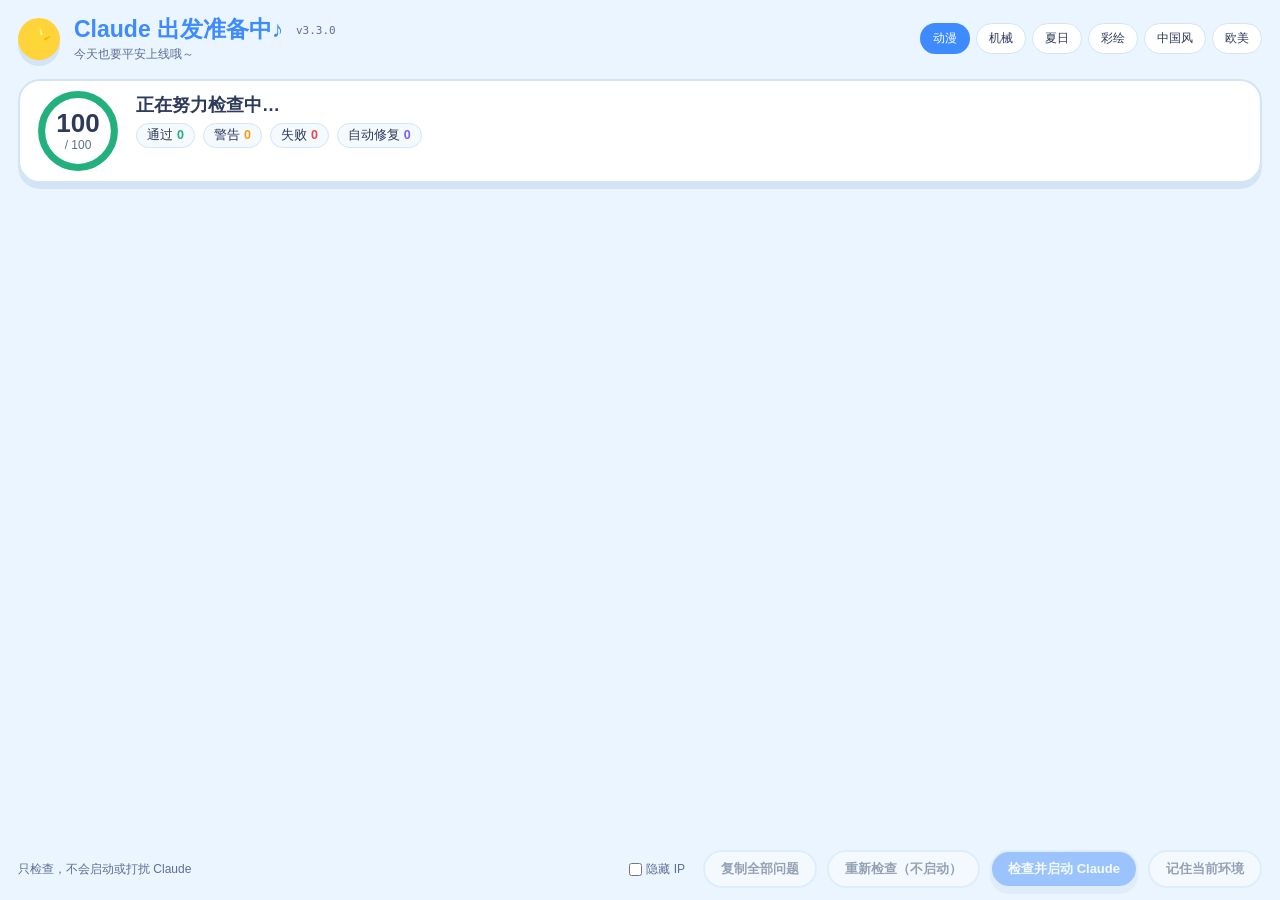
==== commit d025841d: "Merge pull request #6 from Adgai115/feat/v4-rules-json v4.0.0 (1/4): rules file + structured JSON + " ====
--- a/claude-panel.html
+++ b/claude-panel.html
@@ -224,7 +224,7 @@
 const $=id=>document.getElementById(id);
 let theme='__THEME__'; if(!T[theme]) theme='anime';
 let st, next=0, busy=false;
-function reset(){st={groups:[],cur:null,score:null,cnt:{pass:0,warn:0,fail:0,fix:0},events:[],phase:'idle',live:100};$('groups').innerHTML='';$('events').textContent='';setScore(null);count();const ca=$('bCopyAll');if(ca)ca.disabled=true}
+function reset(){st={groups:[],cur:null,score:null,cnt:{pass:0,warn:0,fail:0,fix:0},events:[],phase:'idle',live:100,fixIds:[]};$('groups').innerHTML='';$('events').textContent='';setScore(null);count();const ca=$('bCopyAll');if(ca)ca.disabled=true}
 function esc(s){return s.replace(/[&<>]/g,c=>({'&':'&amp;','<':'&lt;','>':'&gt;'}[c]))}
 function idxLabel(n){return theme==='chinese'?(CN[n-1]||n):theme==='mech'?('0'+n).slice(-2):n}
 function count(){for(const k in st.cnt)$('c'+k).textContent=st.cnt[k]}
@@ -314,9 +314,9 @@
 function cardStatus(g){let w='info';g.rows.forEach(r=>{if(RANK[r.cls]>RANK[w])w=r.cls});const c=g.el.querySelector('.cst');c.className='cst '+w;const nW=g.rows.filter(r=>r.cls===w).length;c.textContent=(CST[w]||'信息')+((w==='fail'||w==='warn')&&nW>0?' '+nW:'');c.style.display=CST[w]?'':'none';g.el.classList.toggle('r-fail',w==='fail');g.el.classList.toggle('r-warn',w==='warn');
  if(isEnvGroup(g)){updateEnvActions(g,w)}}
 function updateEnvActions(g,w){const box=g.el.querySelector('.card-actions');if(!box)return;
- const hasUserFail=g.rows.some(r=>r.cls==='fail'&&/用户级/.test(r.text));
+ const hasEnvFix=(st.fixIds||[]).indexOf('envfix.user-anthropic')>=0;
  box.innerHTML='';
- if(hasUserFail){const b=document.createElement('button');b.className='btn primary btn-sm';b.textContent='修复';b.onclick=()=>envFixApply(g);box.appendChild(b)}
+ if(hasEnvFix){const b=document.createElement('button');b.className='btn primary btn-sm';b.textContent='修复';b.onclick=()=>envFixApply(g);box.appendChild(b)}
  const u=document.createElement('button');u.className='btn btn-sm';u.textContent='撤销上次修复';u.onclick=()=>envFixUndo(g);box.appendChild(u);
  box.hidden=false}
 async function envFixApply(g){try{
@@ -415,15 +415,16 @@
   run(false,false);
  }catch(e){alert('撤销请求失败: '+e)}}
 function handle(line){line=line.replace(/^\uFEFF/,'').replace(/\s+$/,'');if(!line)return;let m;
+ if(m=line.match(/^CSL_FIX_ID=([\w.-]+)\s*$/)){if(!st.fixIds)st.fixIds=[];if(st.fixIds.indexOf(m[1])<0)st.fixIds.push(m[1]);const eg=st.groups.find(isEnvGroup);if(eg)updateEnvActions(eg,'fail');return}
  if(m=line.match(/^== (?:(\d+)\.\s*)?(.+)$/)){const g={n:st.groups.length+1,name:m[2],rows:[]};st.groups.push(g);st.cur=g;addCard(g);g.el.scrollIntoView({block:'nearest'});return}
  if(m=line.match(/^\s+\[(通过|信息|修复|提示|警告|失败)\]\s*(.*)$/)){const r={lvl:m[1],cls:LV[m[1]],text:m[2]};
   if(!st.cur){const g={n:st.groups.length+1,name:'其他',rows:[]};st.groups.push(g);st.cur=g;addCard(g)}
-  st.cur.rows.push(r);addRow(st.cur,r);cardStatus(st.cur);if(r.cls==='fail'||r.cls==='warn'){st.live=Math.max(0,st.live-(r.cls==='fail'?25:8));setScore(st.live);const sc=document.querySelector('.score');sc.classList.remove('drop');void sc.offsetWidth;sc.classList.add('drop')}if(st.cnt[r.cls]!=null){st.cnt[r.cls]++;count()}return}
- if(m=line.match(/一致性评分:\s*(\d+)/)){st.score=+m[1];return}
+  st.cur.rows.push(r);addRow(st.cur,r);cardStatus(st.cur);if(r.cls==='fail'||r.cls==='warn'){const sc=document.querySelector('.score');sc.classList.remove('drop');void sc.offsetWidth;sc.classList.add('drop')}if(st.cnt[r.cls]!=null){st.cnt[r.cls]++;count()}return}
+ if(m=line.match(/一致性评分:\s*(\d+)/)){st.score=+m[1];setScore(st.score);return}
  if(/正在启动 Claude|切换到前台|已启动后台监控|未启动 Claude|NoLaunch/.test(line)){st.events.push(line.trim());$('events').textContent=st.events.join('　·　')}
 }
 function finish(){busy=false;setBusy(false);fitAll();st.phase=st.cnt.fail?'fail':st.cnt.warn?'warn':'ok';setState();
- setScore(st.score!=null?st.score:Math.max(0,100-st.cnt.fail*25-st.cnt.warn*8));
+ setScore(st.score!=null?st.score:null); // score only from preflight 一致性评分 (claude-rules.ps1)
  $('hint').textContent='检查完成 '+new Date().toLocaleTimeString('zh-CN',{hour12:false});
  const ca=$('bCopyAll');if(ca)ca.disabled=!(st.cnt.fail||st.cnt.warn)}
 function setBusy(b){$('bCheck').disabled=b;$('bLaunch').disabled=b;$('bLearn').disabled=b;const ca=$('bCopyAll');if(ca&&b)ca.disabled=true}
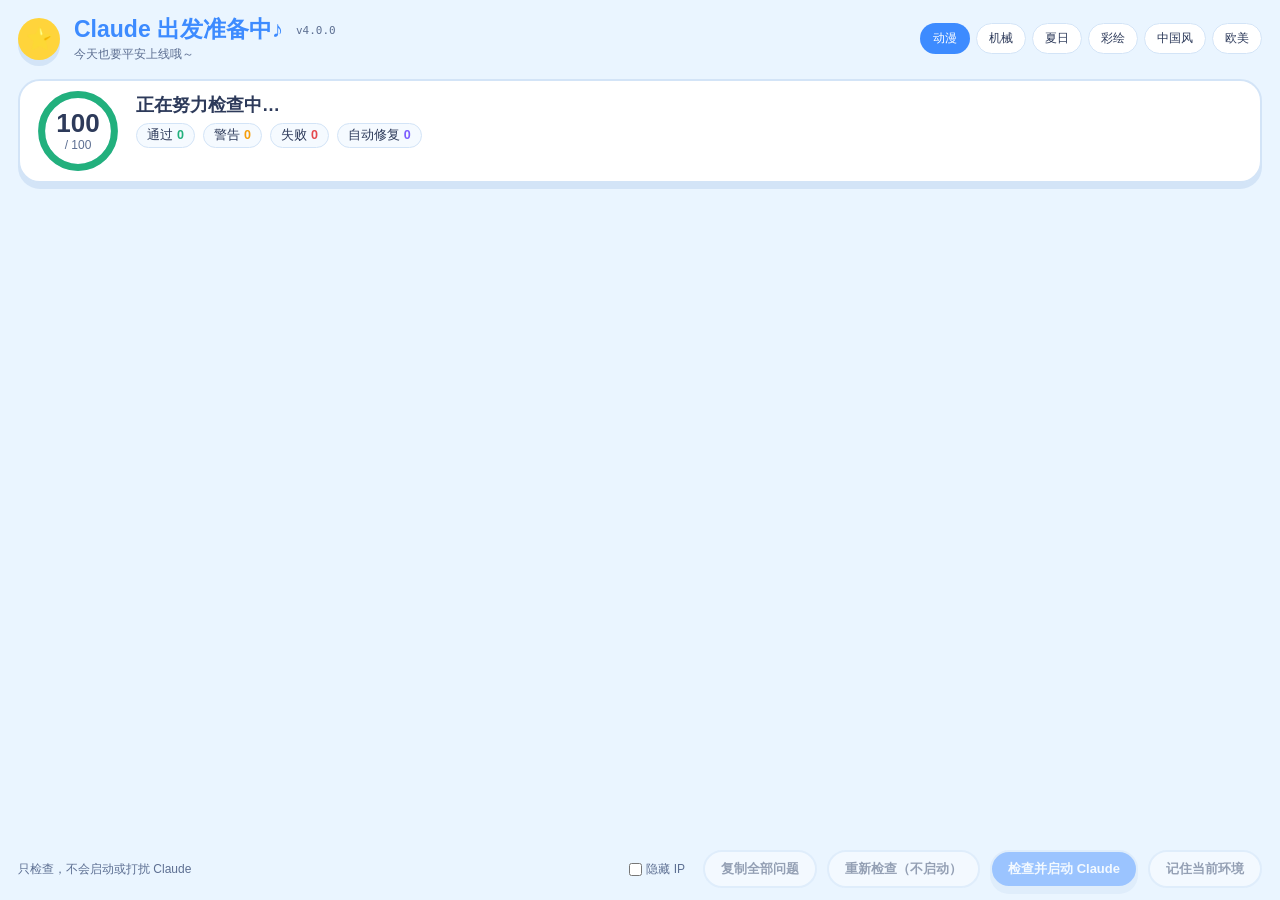
==== commit 21bb38a3: "R7: unify version number to v4.0.0 (panel .ver, preflight header + banner, CHANGELOG first heading 2" ====
--- a/claude-panel.html
+++ b/claude-panel.html
@@ -174,7 +174,7 @@
 <div class="deco" id="deco"></div>
 <div class="app">
   <header>
-    <div class="brand"><div class="logo" id="logo">✦</div><div><h1 id="title"><span id="titleText">Claude 安全启动</span> <span class="ver">v3.3.0</span> <span id="testModeBadge" style="display:none;margin-left:8px;padding:2px 8px;border-radius:4px;font-size:12px;font-weight:700;vertical-align:middle;background:#1a5f7a;color:#fff;border:1px solid #0d3d4d">测试模式</span></h1><p class="sub" id="sub"></p></div></div>
+    <div class="brand"><div class="logo" id="logo">✦</div><div><h1 id="title"><span id="titleText">Claude 安全启动</span> <span class="ver">v4.0.0</span> <span id="testModeBadge" style="display:none;margin-left:8px;padding:2px 8px;border-radius:4px;font-size:12px;font-weight:700;vertical-align:middle;background:#1a5f7a;color:#fff;border:1px solid #0d3d4d">测试模式</span></h1><p class="sub" id="sub"></p></div></div>
     <div class="themes" id="themes"></div>
   </header>
   <section class="hero">
@@ -447,7 +447,7 @@
  const m=$('groups');m.classList.add('noanim');m.innerHTML='';st.groups.forEach(addCard);setTimeout(()=>m.classList.remove('noanim'),50);
  if(save)api('POST','/api/theme?t='+t,{}).catch(()=>{})}
 for(const k in T){const b=document.createElement('button');b.textContent=T[k].name;b.dataset.t=k;b.onclick=()=>applyTheme(k,true);$('themes').appendChild(b)}
-$('bCheck').onclick=()=>run(false);$('bLaunch').onclick=()=>run(true);$('bLearn').onclick=()=>{if(confirm('把当前的出口 IP、Clash 节点和时区记为正确环境？以后发生变化会提醒并自动切回。'))run(false,true)};{const bl=$('bLog');if(bl)bl.onclick=()=>api('POST','/api/log',{});}
+$('bCheck').onclick=()=>run(false);$('bLaunch').onclick=()=>run(true);$('bLearn').onclick=()=>{if(confirm('把当前的出口 IP、Clash 节点和时区记为正确环境？以后正常启动时如有变化，会提醒并自动切回；本次只记录，不改时区、不切节点。'))run(false,true)};{const bl=$('bLog');if(bl)bl.onclick=()=>api('POST','/api/log',{});}
 {const ca=$('bCopyAll');if(ca)ca.onclick=()=>copyAllIssues()}
 setInterval(()=>api('GET','/api/ping').catch(()=>{}),5000);
 reset();applyTheme(theme,false);run(false);
